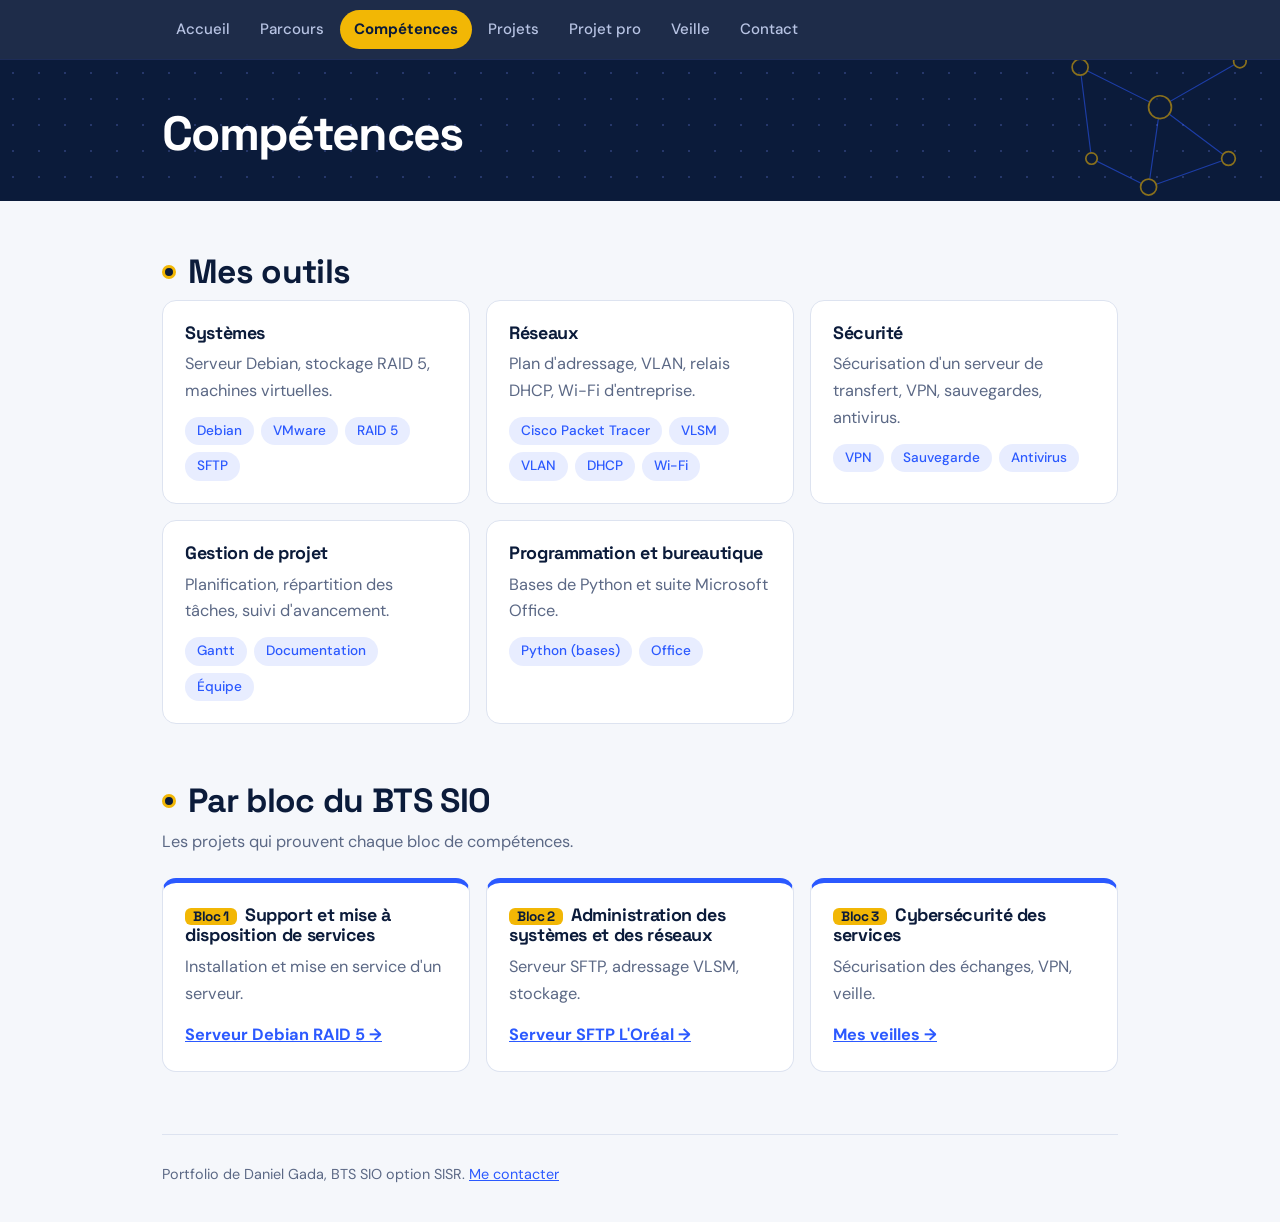
==== competences.html @ c7fd77aa "Add files via upload" ====
<!DOCTYPE html>
<html lang="fr">
<head>
<meta charset="utf-8">
<meta name="viewport" content="width=device-width, initial-scale=1, viewport-fit=cover">
<title>Compétences – Daniel Gada, BTS SIO SISR</title>
<meta name="description" content="Portfolio BTS SIO SISR de Daniel Gada">
<link href="https://fonts.googleapis.com/css2?family=Space+Grotesk:wght@500;700&family=DM+Sans:wght@400;500;700&display=swap" rel="stylesheet">
<link rel="stylesheet" href="style.css">
</head>
<body>
<nav><div class="wrap"><a href="index.html">Accueil</a><a href="parcours.html">Parcours</a><a href="competences.html" aria-current="page">Compétences</a><a href="projets.html">Projets</a><a href="projet-pro.html">Projet pro</a><a href="veille.html">Veille</a><a href="contact.html">Contact</a></div></nav>
<header class="hero small"><div class="wrap">
<h1>Compétences</h1>
</div></header>
<main class="wrap">

<section>
<h2>Mes outils</h2>
<div class="grid">
<div class="card"><h3>Systèmes</h3><p>Serveur Debian, stockage RAID 5, machines virtuelles.</p><div class="chips"><span class="chip">Debian</span><span class="chip">VMware</span><span class="chip">RAID 5</span><span class="chip">SFTP</span></div></div>
<div class="card"><h3>Réseaux</h3><p>Plan d'adressage, VLAN, relais DHCP, Wi-Fi d'entreprise.</p><div class="chips"><span class="chip">Cisco Packet Tracer</span><span class="chip">VLSM</span><span class="chip">VLAN</span><span class="chip">DHCP</span><span class="chip">Wi-Fi</span></div></div>
<div class="card"><h3>Sécurité</h3><p>Sécurisation d'un serveur de transfert, VPN, sauvegardes, antivirus.</p><div class="chips"><span class="chip">VPN</span><span class="chip">Sauvegarde</span><span class="chip">Antivirus</span></div></div>
<div class="card"><h3>Gestion de projet</h3><p>Planification, répartition des tâches, suivi d'avancement.</p><div class="chips"><span class="chip">Gantt</span><span class="chip">Documentation</span><span class="chip">Équipe</span></div></div>
<div class="card"><h3>Programmation et bureautique</h3><p>Bases de Python et suite Microsoft Office.</p><div class="chips"><span class="chip">Python (bases)</span><span class="chip">Office</span></div></div>
</div>
</section>
<section>
<h2>Par bloc du BTS SIO</h2>
<p class="sub">Les projets qui prouvent chaque bloc de compétences.</p>
<div class="grid">
<div class="card bloc"><h3><span>Bloc 1</span>Support et mise à disposition de services</h3><p>Installation et mise en service d'un serveur.</p><a class="more" href="projet-debian.html">Serveur Debian RAID 5</a></div>
<div class="card bloc"><h3><span>Bloc 2</span>Administration des systèmes et des réseaux</h3><p>Serveur SFTP, adressage VLSM, stockage.</p><a class="more" href="projet-sftp.html">Serveur SFTP L'Oréal</a></div>
<div class="card bloc"><h3><span>Bloc 3</span>Cybersécurité des services</h3><p>Sécurisation des échanges, VPN, veille.</p><a class="more" href="veille.html">Mes veilles</a></div>
</div>
</section>

</main>
<div class="wrap"><footer>Portfolio de Daniel Gada, BTS SIO option SISR. <a href="contact.html">Me contacter</a></footer></div>
</body>
</html>
---- style.css ----
/* Portfolio Daniel Gada - style "topologie réseau" */
:root{--bg:#f5f7fb;--surface:#fff;--ink:#0b1b3a;--muted:#5b6885;--line:#dde3f0;--accent:#2b59ff;--soft:#e8edff;--gold:#f2b705;--gold-ink:#7a5a00;--hero:#0b1b3a;--hero-ink:#fff;--hero-mute:#b8c4e4;--r:14px;box-sizing:border-box;padding-top:env(safe-area-inset-top,0px);padding-bottom:env(safe-area-inset-bottom,0px)}
@media (prefers-color-scheme:dark){:root:not([data-theme="light"]){--bg:#070f23;--surface:#0f1b3a;--ink:#e8edfb;--muted:#9aa8cc;--line:#1f2d55;--accent:#7b9dff;--soft:#18264f;--gold-ink:#f2b705;--hero:#050b1a}}
:root[data-theme="dark"]{--bg:#070f23;--surface:#0f1b3a;--ink:#e8edfb;--muted:#9aa8cc;--line:#1f2d55;--accent:#7b9dff;--soft:#18264f;--gold-ink:#f2b705;--hero:#050b1a}
*,*::before,*::after{box-sizing:inherit}
html{scroll-behavior:smooth;scroll-padding-top:70px}
body{margin:0;background:var(--bg);color:var(--ink);font-family:"DM Sans",system-ui,-apple-system,"Segoe UI",sans-serif;line-height:1.65;font-size:1.02rem}
h1,h2,h3{font-family:"Space Grotesk","DM Sans",system-ui,sans-serif;letter-spacing:-.02em;line-height:1.15}
.wrap{max-width:1000px;margin:0 auto;padding:0 22px}
a{color:var(--accent)}
a:focus-visible,button:focus-visible,input:focus-visible,textarea:focus-visible{outline:3px solid var(--gold);outline-offset:2px}

/* Navigation */
nav{position:sticky;top:0;z-index:10;background:color-mix(in srgb,var(--hero) 92%,transparent);backdrop-filter:blur(8px);padding-top:env(safe-area-inset-top,0px);border-bottom:1px solid #1d2c57}
nav .wrap{display:flex;gap:2px;flex-wrap:wrap;padding-top:10px;padding-bottom:10px}
nav a{color:var(--hero-mute);text-decoration:none;padding:7px 14px;border-radius:999px;font-weight:500;font-size:.94rem}
nav a:hover,nav a:focus-visible{color:#fff;background:#1a2a58;outline:none}
nav a[aria-current="page"]{background:var(--gold);color:#0b1b3a;font-weight:700}

/* Hero avec motif de topologie réseau */
.hero{position:relative;overflow:hidden;background:var(--hero);color:var(--hero-ink);padding:84px 0 76px;background-image:radial-gradient(#26376a 1.2px,transparent 1.3px);background-size:26px 26px}
.hero::after{content:"";position:absolute;right:-30px;top:50%;width:420px;height:340px;transform:translateY(-50%);opacity:.9;pointer-events:none;background:url("data:image/svg+xml,%3Csvg xmlns='http://www.w3.org/2000/svg' viewBox='0 0 420 340' fill='none'%3E%3Cg stroke='%232b59ff' stroke-width='2'%3E%3Cpath d='M70 60L210 130L350 50M210 130L190 270M210 130L330 220M190 270L330 220M70 60L90 220L190 270'/%3E%3C/g%3E%3Cg fill='%230b1b3a' stroke='%23f2b705' stroke-width='3'%3E%3Ccircle cx='70' cy='60' r='14'/%3E%3Ccircle cx='350' cy='50' r='11'/%3E%3Ccircle cx='210' cy='130' r='20'/%3E%3Ccircle cx='190' cy='270' r='14'/%3E%3Ccircle cx='330' cy='220' r='12'/%3E%3Ccircle cx='90' cy='220' r='10'/%3E%3C/g%3E%3C/svg%3E") no-repeat center/contain}
.hero .wrap{position:relative;z-index:1}
.hero h1{font-size:clamp(2.6rem,9vw,5.4rem);margin:0 0 14px;font-weight:700;letter-spacing:-.035em}
.hero .role{font-family:"Space Grotesk",sans-serif;font-size:clamp(1.1rem,2.8vw,1.5rem);color:var(--gold);margin:0 0 16px;font-weight:500}
.hero p{max-width:52ch;margin:0 0 10px;color:var(--hero-mute);font-size:1.08rem}
.hero.small{padding:46px 0 40px}
.hero.small::after{width:240px;height:200px;right:0;opacity:.55}
.hero.small h1{font-size:clamp(1.9rem,6vw,3rem);margin:0}
@media(max-width:700px){.hero::after{opacity:.18}}
.btns{display:flex;gap:12px;flex-wrap:wrap;margin-top:26px}
.btn{display:inline-block;padding:12px 22px;border-radius:999px;background:var(--gold);color:#0b1b3a;text-decoration:none;font-weight:700}
.btn.ghost{background:transparent;color:#fff;border:1.5px solid #4a5d94}
.btn:hover{filter:brightness(1.08)}

/* Sections */
main{padding-bottom:20px}
section{padding:52px 0 6px}
h2{font-size:clamp(1.6rem,4vw,2.1rem);margin:0 0 8px;display:flex;align-items:center;gap:12px}
h2::before{content:"";width:14px;height:14px;border-radius:50%;border:3px solid var(--gold);background:var(--hero);flex:none}
.sub{color:var(--muted);margin:0 0 22px;max-width:62ch}
h3{font-size:1.12rem;margin:0 0 8px}
.crumb{font-size:.9rem;color:var(--muted);padding-top:26px;margin:0}
.crumb a{color:var(--muted)}

/* Cartes */
.grid{display:grid;grid-template-columns:repeat(auto-fit,minmax(270px,1fr));gap:16px}
.card{background:var(--surface);border:1px solid var(--line);border-radius:var(--r);padding:22px}
.card p{margin:0 0 10px;color:var(--muted)}
.card ul{margin:6px 0 0;padding-left:18px}
.card li{margin:4px 0}
a.card{display:block;color:inherit;text-decoration:none;transition:transform .18s,border-color .18s,box-shadow .18s}
a.card:hover,a.card:focus-visible{transform:translateY(-3px);border-color:var(--accent);box-shadow:0 10px 26px -14px var(--accent);outline:none}
.more{display:inline-block;margin-top:4px;font-weight:700;color:var(--accent)}
.more::after{content:" \2192"}
.bloc{border-top:5px solid var(--accent)}
.bloc h3 span{display:inline-block;background:var(--gold);color:#0b1b3a;border-radius:6px;padding:1px 8px;margin-right:8px;font-size:.85rem}

/* Puces */
.chips{display:flex;flex-wrap:wrap;gap:7px;margin-top:12px}
.chip{background:var(--soft);color:var(--accent);border-radius:999px;padding:3px 12px;font-size:.85rem;font-weight:500}

/* Projet en vedette */
.proj{display:grid;grid-template-columns:160px 1fr;gap:24px;background:var(--surface);border:1px solid var(--line);border-left:6px solid var(--gold);border-radius:var(--r);padding:26px;margin-bottom:16px}
@media(max-width:640px){.proj{grid-template-columns:1fr;gap:8px}}
.proj .meta{color:var(--muted);font-size:.92rem;line-height:1.8}
.proj h3{font-size:1.35rem}

/* Gantt en chevrons */
.gantt{display:grid;grid-template-columns:repeat(6,1fr);gap:0;margin:14px 0 6px}
.gantt div{background:var(--accent);color:#fff;font-size:.8rem;font-weight:500;padding:12px 18px 12px 22px;line-height:1.25;clip-path:polygon(0 0,calc(100% - 14px) 0,100% 50%,calc(100% - 14px) 100%,0 100%,14px 50%);margin-right:-6px;display:flex;align-items:center}
.gantt div:first-child{clip-path:polygon(0 0,calc(100% - 14px) 0,100% 50%,calc(100% - 14px) 100%,0 100%)}
.gantt div:nth-child(even){background:var(--gold);color:#0b1b3a}
@media(max-width:700px){.gantt{grid-template-columns:repeat(2,1fr);gap:6px}.gantt div,.gantt div:first-child{clip-path:none;margin:0;border-radius:6px;padding:10px}}

/* Frise (parcours) */
.tl{list-style:none;margin:6px 0 0;padding:0 0 0 20px;border-left:2px solid var(--line)}
.tl li{position:relative;padding:0 0 18px 14px;font-size:.97rem}
.tl li::before{content:"";position:absolute;left:-28px;top:6px;width:12px;height:12px;border-radius:50%;background:var(--surface);border:3px solid var(--accent)}
.tl li:first-child::before{border-color:var(--gold)}
.tl b{display:block;font-weight:700}
.tl span{color:var(--muted)}

/* Fiches projet */
.facts{display:flex;flex-wrap:wrap;gap:10px;margin:0}
.facts div{background:var(--surface);border:1px solid var(--line);border-radius:999px;padding:8px 18px;font-weight:500}
.facts b{color:var(--muted);font-weight:400;margin-right:6px;font-size:.88rem}
.steps{padding-left:22px}
.steps li{margin:10px 0}
.shots{display:grid;grid-template-columns:repeat(auto-fit,minmax(240px,1fr));gap:14px}
.shot{border:2px dashed var(--line);border-radius:var(--r);min-height:160px;display:flex;align-items:center;justify-content:center;text-align:center;padding:16px;color:var(--muted);font-size:.92rem}
.shot img{max-width:100%;border-radius:8px}

/* Tableau */
.scroll{overflow-x:auto;border:1px solid var(--line);border-radius:var(--r)}
table{width:100%;border-collapse:collapse;background:var(--surface);min-width:620px}
th,td{text-align:left;padding:12px 14px;border-bottom:1px solid var(--line);font-size:.93rem;vertical-align:top}
th{background:var(--soft);color:var(--accent)}
tr:last-child td{border-bottom:0}

/* Formulaire */
form.contact label{display:block;font-weight:500;font-size:.92rem;margin:14px 0 5px}
form.contact input,form.contact textarea{width:100%;font:inherit;color:var(--ink);background:var(--bg);border:1px solid var(--line);border-radius:10px;padding:11px 12px}
form.contact textarea{min-height:130px;resize:vertical}
form.contact button{margin-top:16px;font:inherit;font-weight:700;padding:11px 24px;border:0;border-radius:999px;background:var(--accent);color:#fff;cursor:pointer}

/* A compléter */
.todo{border:1.5px dashed var(--gold);padding:1px 8px;border-radius:6px;color:var(--gold-ink);font-size:.9em}

footer{margin-top:56px;padding:28px 0 36px;border-top:1px solid var(--line);color:var(--muted);font-size:.9rem}
@media(prefers-reduced-motion:reduce){html{scroll-behavior:auto}a.card{transition:none}}

/* Projet professionnel */
.etat{display:inline-block;font-size:.8rem;font-weight:700;border-radius:6px;padding:2px 10px;margin-bottom:8px;background:var(--soft);color:var(--accent)}
.etat.now{background:var(--gold);color:#0b1b3a}
.etat.later{background:transparent;border:1.5px solid var(--line);color:var(--muted)}
.road .card{margin-bottom:16px}
.road h3{font-size:1.3rem}
.road h4{margin:14px 0 4px;font-size:.98rem}
.road ul{margin:0}
.pj h3{font-size:1.08rem}
.pj .why{border-top:1px solid var(--line);margin-top:12px;padding-top:10px;font-size:.93rem;color:var(--ink)}

/* Images de veille */
.fig{margin:22px 0;padding:0}
.fig img{width:100%;height:auto;display:block;border-radius:14px}
.fig figcaption{margin-top:8px;font-size:.9rem;color:var(--muted)}
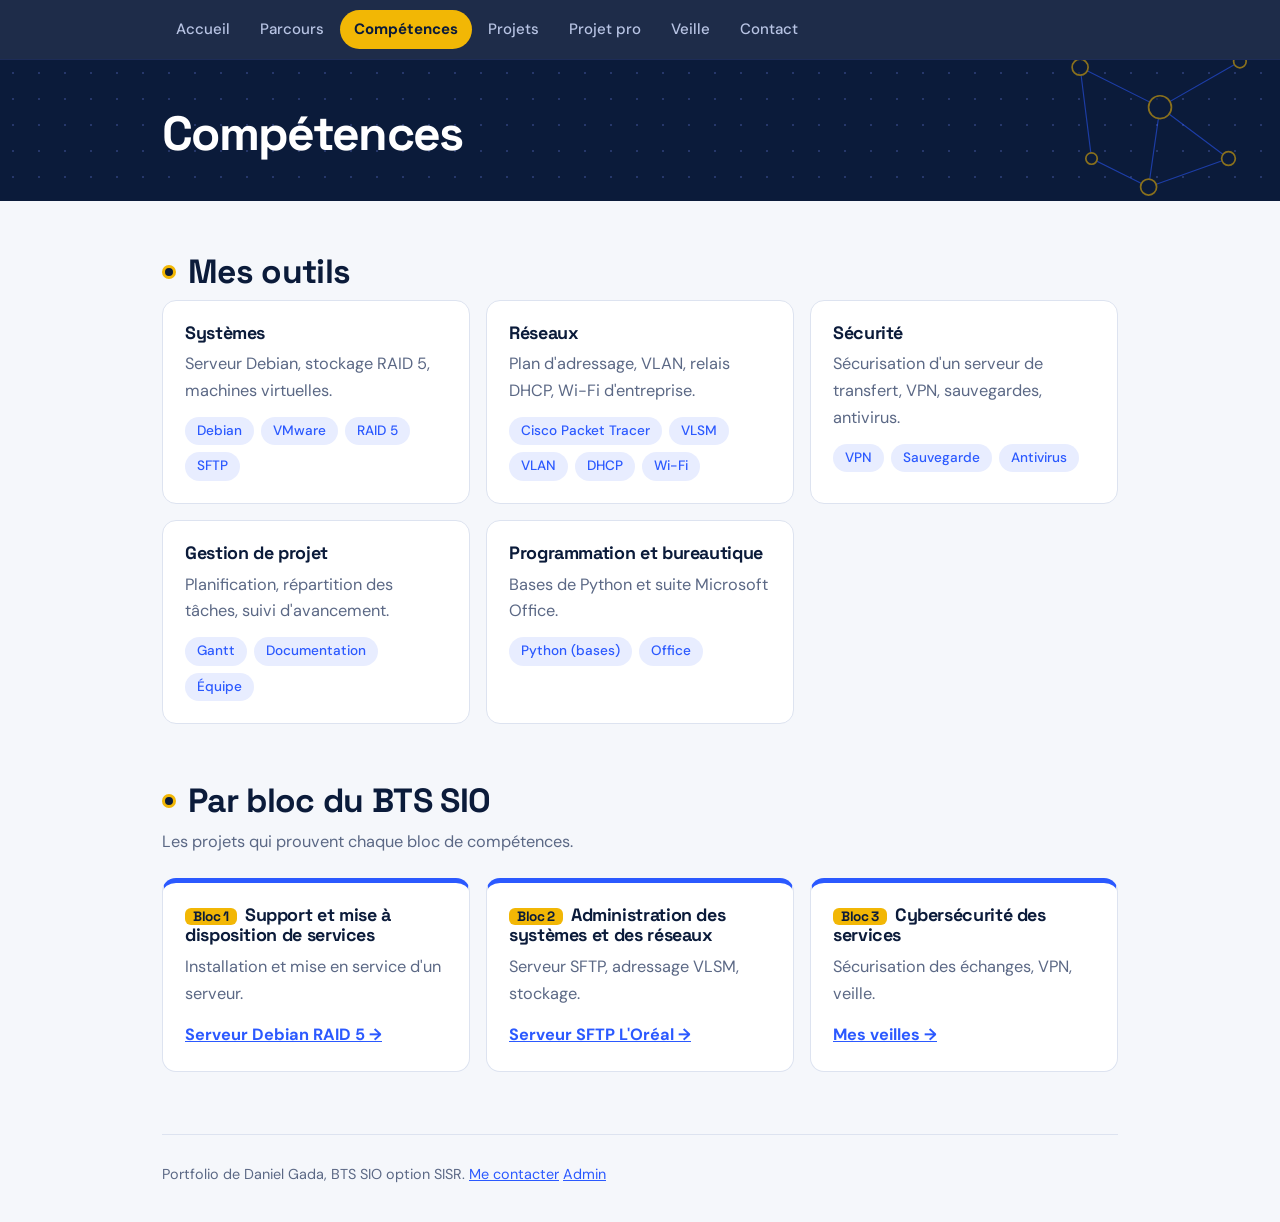
==== commit ad632b34: "Add files via upload" ====
--- a/competences.html
+++ b/competences.html
@@ -36,6 +36,7 @@
 </section>
 
 </main>
-<div class="wrap"><footer>Portfolio de Daniel Gada, BTS SIO option SISR. <a href="contact.html">Me contacter</a></footer></div>
+<div class="wrap"><footer>Portfolio de Daniel Gada, BTS SIO option SISR. <a href="contact.html">Me contacter</a> <a href="#admin" id="admin-open" class="admin-link">Admin</a></footer></div>
+<script src="admin.js" defer></script>
 </body>
 </html>
